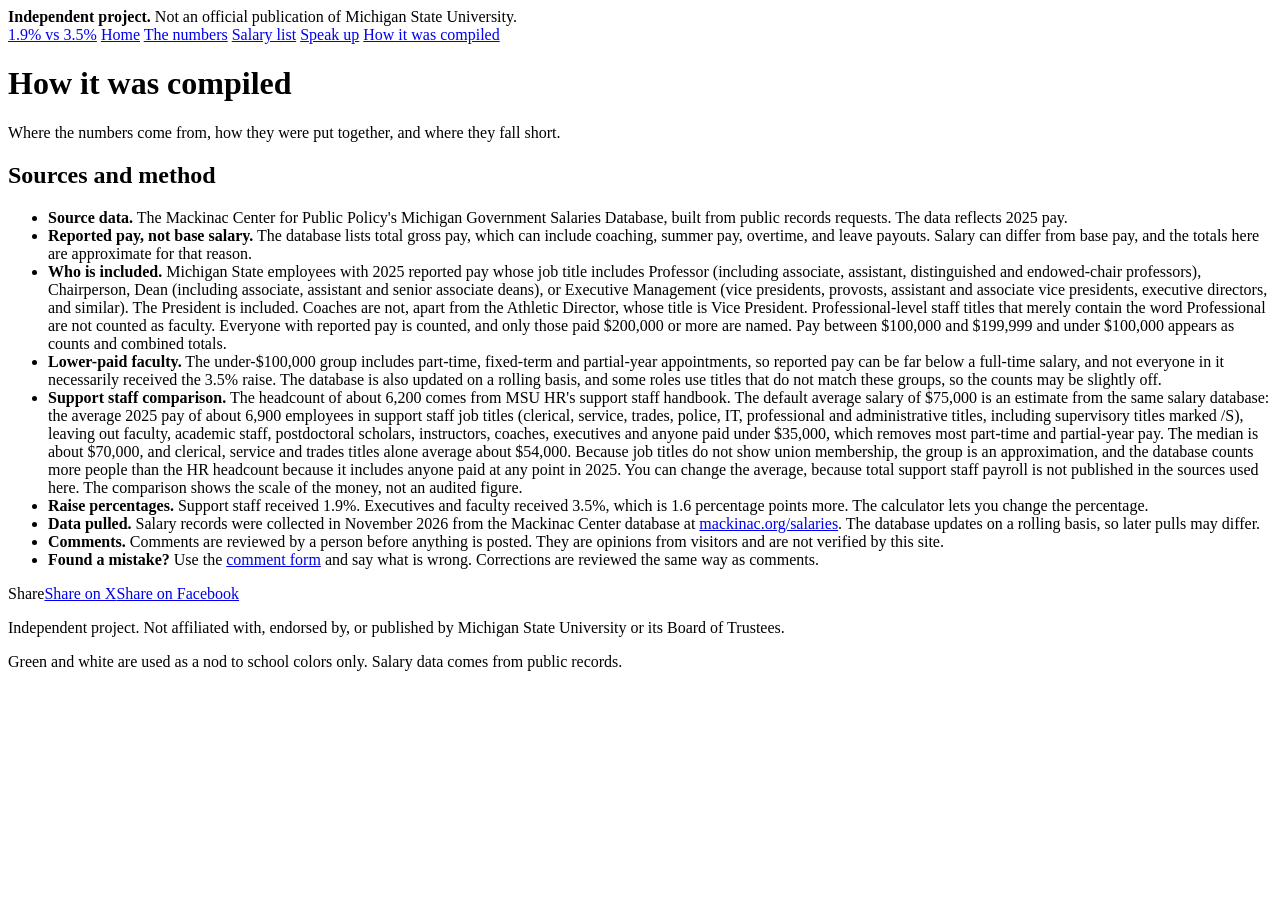
==== method.html @ 8581d36d "Add files via upload" ====
<!doctype html>
<html lang="en">
<head>
<meta charset="utf-8">
<meta name="viewport" content="width=device-width, initial-scale=1">
<title>How It Was Compiled: MSU Raises</title>
<meta name="description" content="Sources, method and limits of the data behind the MSU raise comparison.">
<meta property="og:type" content="website">
<meta property="og:title" content="How It Was Compiled: MSU Raises">
<meta property="og:description" content="Sources, method and limits of the data behind the MSU raise comparison.">
<meta name="twitter:card" content="summary_large_image">
<meta name="twitter:title" content="How It Was Compiled: MSU Raises">
<meta name="twitter:description" content="Sources, method and limits of the data behind the MSU raise comparison.">
<link rel="canonical" href="https://msu.unfml.com/method.html">
<meta property="og:url" content="https://msu.unfml.com/method.html">
<meta property="og:site_name" content="1.9% vs 3.5%">
<meta property="og:image" content="https://msu.unfml.com/assets/og-image.png">
<meta property="og:image:width" content="1200">
<meta property="og:image:height" content="630">
<meta property="og:image:alt" content="1.9% vs 3.5%: twice the people, about half the raise money">
<meta name="twitter:image" content="https://msu.unfml.com/assets/og-image.png">
<link rel="stylesheet" href="assets/style.css">
</head>
<body>

<div class="banner"><div class="wrap">
  <strong>Independent project.</strong>
  <span>Not an official publication of Michigan State University.</span>
</div></div>

<nav class="nav" aria-label="Site"><div class="wrap">
    <a class="brand" href="index.html">1.9% vs 3.5%</a>
    <a class="l" href="index.html">Home</a>
    <a class="l" href="numbers.html">The numbers</a>
    <a class="l" href="salaries.html">Salary list</a>
    <a class="l" href="voices.html">Speak up</a>
    <a class="l" href="method.html" aria-current="page">How it was compiled</a>
  </div></nav>

<header class="pagehead"><div class="wrap">
  <h1>How it was compiled</h1>
  <p>Where the numbers come from, how they were put together, and where they fall short.</p>
</div></header>

<section class="method" aria-labelledby="mH">
  <div class="wrap">
    <h2 id="mH">Sources and method</h2>
    <ul>
      <li><strong>Source data.</strong> The Mackinac Center for Public Policy's Michigan Government Salaries Database, built from public records requests. The data reflects 2025 pay.</li>
      <li><strong>Reported pay, not base salary.</strong> The database lists total gross pay, which can include coaching, summer pay, overtime, and leave payouts. Salary can differ from base pay, and the totals here are approximate for that reason.</li>
      <li><strong>Who is included.</strong> Michigan State employees with 2025 reported pay whose job title includes Professor (including associate, assistant, distinguished and endowed-chair professors), Chairperson, Dean (including associate, assistant and senior associate deans), or Executive Management (vice presidents, provosts, assistant and associate vice presidents, executive directors, and similar). The President is included. Coaches are not, apart from the Athletic Director, whose title is Vice President. Professional-level staff titles that merely contain the word Professional are not counted as faculty. Everyone with reported pay is counted, and only those paid $200,000 or more are named. Pay between $100,000 and $199,999 and under $100,000 appears as counts and combined totals.</li>
      <li><strong>Lower-paid faculty.</strong> The under-$100,000 group includes part-time, fixed-term and partial-year appointments, so reported pay can be far below a full-time salary, and not everyone in it necessarily received the 3.5% raise. The database is also updated on a rolling basis, and some roles use titles that do not match these groups, so the counts may be slightly off.</li>
      <li><strong>Support staff comparison.</strong> The headcount of about 6,200 comes from MSU HR's support staff handbook. The default average salary of $75,000 is an estimate from the same salary database: the average 2025 pay of about 6,900 employees in support staff job titles (clerical, service, trades, police, IT, professional and administrative titles, including supervisory titles marked /S), leaving out faculty, academic staff, postdoctoral scholars, instructors, coaches, executives and anyone paid under $35,000, which removes most part-time and partial-year pay. The median is about $70,000, and clerical, service and trades titles alone average about $54,000. Because job titles do not show union membership, the group is an approximation, and the database counts more people than the HR headcount because it includes anyone paid at any point in 2025. You can change the average, because total support staff payroll is not published in the sources used here. The comparison shows the scale of the money, not an audited figure.</li>
      <li><strong>Raise percentages.</strong> Support staff received 1.9%. Executives and faculty received 3.5%, which is 1.6 percentage points more. The calculator lets you change the percentage.</li>
    
      <li><strong>Data pulled.</strong> Salary records were collected in November 2026 from the Mackinac Center database at <a href="https://www.mackinac.org/salaries" rel="noopener noreferrer">mackinac.org/salaries</a>. The database updates on a rolling basis, so later pulls may differ.</li>
      <li><strong>Comments.</strong> Comments are reviewed by a person before anything is posted. They are opinions from visitors and are not verified by this site.</li>
      <li><strong>Found a mistake?</strong> Use the <a href="voices.html">comment form</a> and say what is wrong. Corrections are reviewed the same way as comments.</li>
    </ul>
  </div>
</section>

<footer>
  <div class="wrap">
    <div class="share" role="group" aria-label="Share this page"><span class="lbl">Share</span><a class="shx" href="https://x.com/intent/post" target="_blank" rel="noopener noreferrer">Share on X</a><a class="shfb" href="https://www.facebook.com/sharer/sharer.php" target="_blank" rel="noopener noreferrer">Share on Facebook</a></div>
    <p>Independent project. Not affiliated with, endorsed by, or published by Michigan State University or its Board of Trustees.</p>
    <p>Green and white are used as a nod to school colors only. Salary data comes from public records.</p>
  </div>
</footer>

<script src="assets/share.js"></script>
</body>
</html>
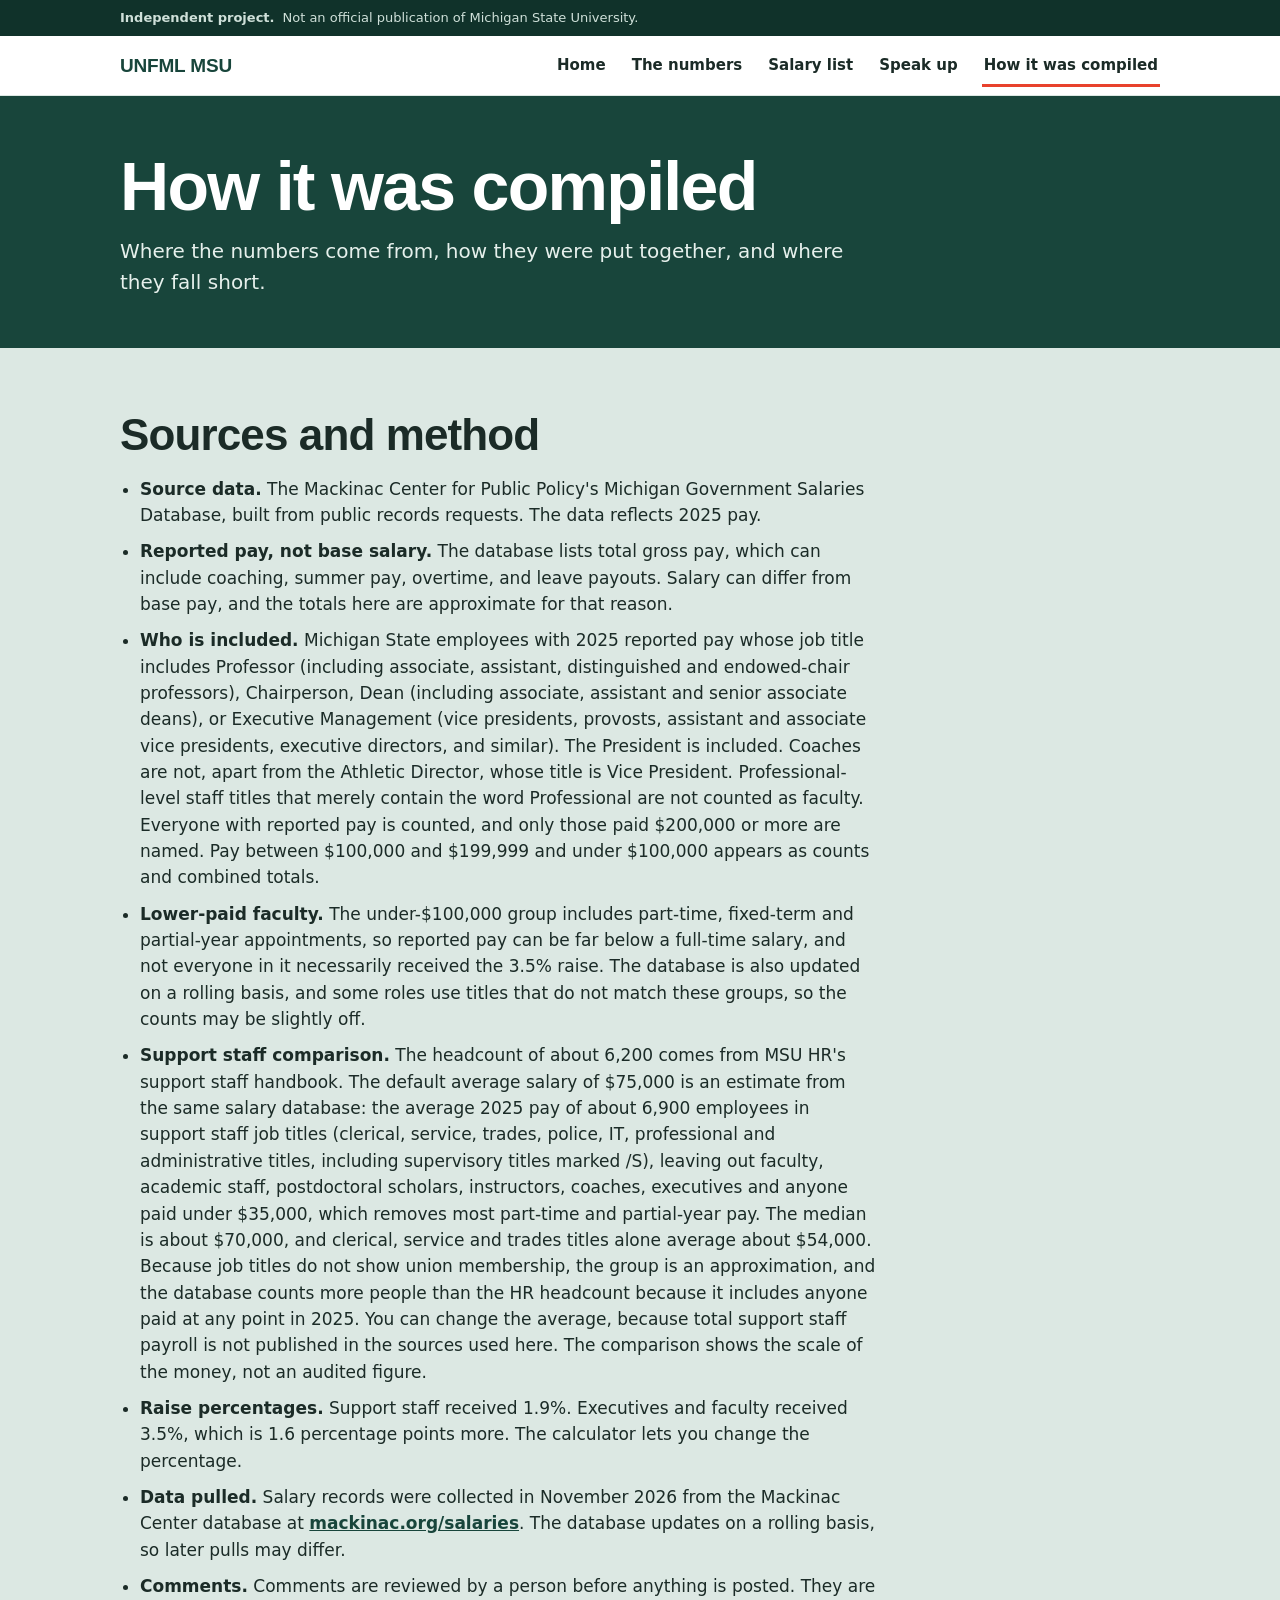
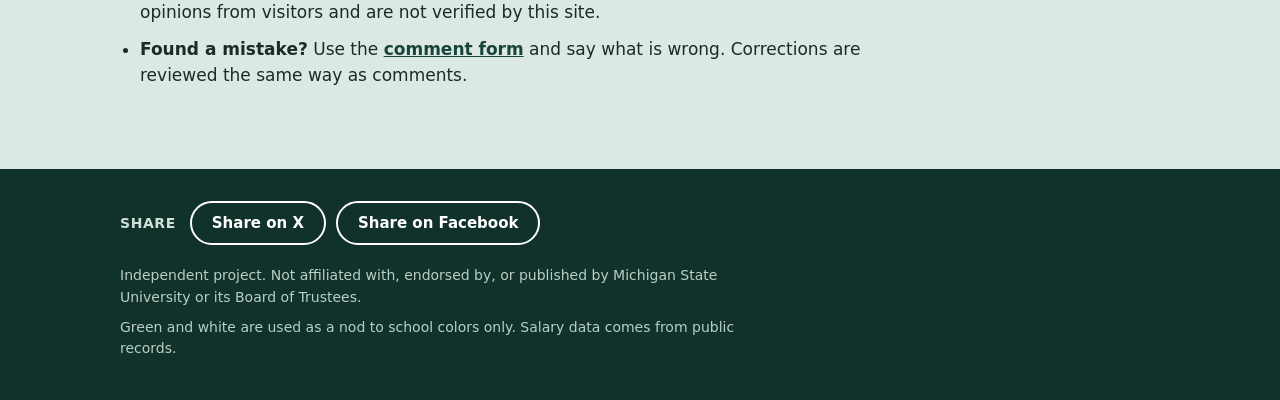
==== commit 20203548: "Update brand link text in method.html" ====
--- a/method.html
+++ b/method.html
@@ -29,7 +29,7 @@
 </div></div>
 
 <nav class="nav" aria-label="Site"><div class="wrap">
-    <a class="brand" href="index.html">1.9% vs 3.5%</a>
+    <a class="brand" href="index.html">UNFML MSU</a>
     <a class="l" href="index.html">Home</a>
     <a class="l" href="numbers.html">The numbers</a>
     <a class="l" href="salaries.html">Salary list</a>
--- a/assets/style.css
+++ b/assets/style.css
@@ -0,0 +1,200 @@
+:root{
+  --green:#18453B;
+  --green-deep:#10322A;
+  --mint:#DCE8E3;
+  --paper:#FFFFFF;
+  --text:#1B2B27;
+  --muted:#4F625C;
+  --signal:#E8412C;
+  --maxw:1080px;
+}
+*{box-sizing:border-box}
+html{scroll-behavior:smooth}
+body{margin:0;font-family:system-ui,-apple-system,"Segoe UI",Roboto,"Helvetica Neue",Arial,sans-serif;color:var(--text);background:var(--paper);line-height:1.55;font-size:17px}
+:focus-visible{outline:3px solid var(--signal);outline-offset:3px}
+.wrap{max-width:var(--maxw);margin:0 auto;padding:0 20px}
+
+.banner{background:var(--green-deep);color:#cfe0d9;font-size:13px;padding:8px 0}
+.banner .wrap{display:flex;gap:8px;flex-wrap:wrap}
+
+.hero{background:var(--green);color:#fff;padding:72px 0 80px}
+.hero{--hot:#B9C0BD}
+.hero h1.stmt{font-size:clamp(44px,9.4vw,118px);line-height:.92;margin:0 0 34px}
+.stmt .l1{display:block;color:#cfe0d9}
+.stmt .l1 s{text-decoration:none;position:relative;color:#fff}
+.stmt .l1 s:after{content:"";position:absolute;left:-2%;right:-2%;top:52%;height:.09em;background:var(--hot);transform:rotate(-2deg)}
+.stmt .l2{display:block;color:#fff}
+.stmt .l2 b{color:var(--hot);font-weight:900}
+.scale .example{display:grid;grid-template-columns:1fr 1fr;gap:16px;margin:26px 0 30px}
+.scale .ex{border:1px solid rgba(255,255,255,.28);border-radius:6px;padding:16px 18px;display:flex;flex-direction:column;gap:6px;background:rgba(255,255,255,.04)}
+.scale .ex.hot{border-color:#FF6A4D;background:rgba(255,106,77,.10)}
+.scale .ex .who{font-size:14px;color:#cfe0d9;font-weight:600}
+.scale .ex .math{font-size:clamp(16px,2vw,20px);color:#fff}
+.scale .ex .math b{font-weight:900}
+.scale .ex .new{font-size:14px;color:#b7cdc4}
+@media(max-width:700px){.scale .example{grid-template-columns:1fr}}
+.race{margin:0 0 34px;max-width:1040px}
+.race .rc-row{display:flex;align-items:center;gap:14px;margin-bottom:10px}
+.race .rc-who{flex:0 0 clamp(92px,16vw,170px);font:600 clamp(13px,1.5vw,17px)/1.15 system-ui,-apple-system,"Segoe UI",Roboto,Arial,sans-serif;color:#e6f0ec}
+.race .rc-track{flex:1}
+.race .rc-bar{height:clamp(40px,6vw,64px);display:flex;align-items:center;justify-content:flex-end;padding-right:14px;font:900 clamp(20px,3.2vw,34px)/1 "Helvetica Neue","Arial Black",Arial,sans-serif;letter-spacing:-.02em;border-radius:3px;transform-origin:left;animation:grow 1.1s cubic-bezier(.2,.8,.2,1) both}
+.race .rc-a .rc-bar{width:54.29%;background:#fff;color:var(--green)}
+.race .rc-b .rc-bar{width:100%;background:var(--hot);color:#12332b;animation-delay:.25s}
+.race .note{font-size:13px;color:#a9c4ba;margin:6px 0 0 calc(clamp(92px,16vw,170px) + 14px)}
+@keyframes grow{from{transform:scaleX(0)}to{transform:scaleX(1)}}
+@media(prefers-reduced-motion:reduce){.race .rc-bar{animation:none}}
+.hero h1{font-family:"Helvetica Neue","Arial Black",Arial,system-ui,sans-serif;font-weight:900;font-size:clamp(40px,8.2vw,96px);line-height:.98;letter-spacing:-.025em;margin:0 0 28px;max-width:none}
+.hero p{font-size:clamp(18px,2.2vw,22px);max-width:48ch;margin:0 0 14px;color:#e6f0ec}
+.hero .cost{color:#fff;box-shadow:inset 0 -.32em 0 var(--signal)}
+.hero .scenario{font-size:14px;color:#a9c4ba;max-width:64ch;margin-top:28px}
+
+section{padding:64px 0}
+h2{font-family:"Helvetica Neue","Arial Black",Arial,system-ui,sans-serif;font-weight:800;font-size:clamp(28px,4.4vw,44px);line-height:1.05;letter-spacing:-.02em;margin:0 0 14px;max-width:22ch}
+.lede{color:var(--muted);max-width:62ch;margin:0 0 32px}
+
+/* groups */
+.groups{display:grid;grid-template-columns:repeat(4,1fr);gap:20px}
+.group{border-top:4px solid var(--green);padding-top:14px}
+.group b{font-family:"Helvetica Neue","Arial Black",Arial,system-ui,sans-serif;font-weight:800;font-size:clamp(28px,4vw,40px);display:block;line-height:1.05}
+.group .n{font-weight:600;margin:4px 0 2px}
+.group span{font-size:15px;color:var(--muted);display:block}
+
+/* scale comparison */
+.scale{background:var(--green);color:#fff}
+.scale h2{max-width:24ch}
+.scale .lede{color:#cfe0d9}
+.cmp{display:grid;gap:22px;margin:28px 0}
+.cmp-row .head{display:flex;justify-content:space-between;gap:12px;flex-wrap:wrap;margin-bottom:8px}
+.cmp-row .head b{font-weight:600;font-size:18px}
+.cmp-row .head span{color:#cfe0d9;font-size:15px}
+.cmp-track{background:rgba(255,255,255,.14);border-radius:4px;height:46px;overflow:hidden}
+.cmp-bar{height:100%;display:flex;align-items:center;padding:0 14px;font-family:"Helvetica Neue","Arial Black",Arial,system-ui,sans-serif;font-weight:800;font-size:20px;white-space:nowrap;border-radius:4px;transition:width .9s cubic-bezier(.2,.7,.2,1)}
+.cmp-bar.s{background:#fff;color:var(--green-deep)}
+.cmp-bar.x{background:var(--signal);color:#fff}
+.verdict{display:grid;grid-template-columns:repeat(3,1fr);gap:20px;margin-top:8px}
+.verdict .v{border-top:3px solid #fff;padding-top:12px}
+.verdict .v b{font-family:"Helvetica Neue","Arial Black",Arial,system-ui,sans-serif;font-weight:800;font-size:clamp(28px,4.4vw,44px);display:block;line-height:1.05}
+.verdict .v span{font-size:15px;color:#cfe0d9}
+.scale-inputs{display:grid;grid-template-columns:1fr 1fr;gap:20px;margin-top:36px;max-width:640px}
+.scale-inputs label{color:#fff}
+.scale-inputs .hint{color:#a9c4ba}
+.scale .inputrow{border-color:#fff}
+
+/* calculator */
+.calc{background:var(--mint)}
+.calc-grid{display:grid;grid-template-columns:1fr 1fr;gap:32px;align-items:start}
+.fields{display:grid;gap:18px}
+label{display:block;font-weight:600;font-size:15px;margin-bottom:6px}
+.inputrow{display:flex;align-items:center;background:#fff;border:2px solid var(--green);border-radius:6px;padding:0 12px}
+.inputrow span{color:var(--muted);font-weight:600}
+input[type=number]{font:inherit;font-size:22px;font-weight:600;border:0;outline:0;padding:10px 6px;width:100%;background:transparent;color:var(--text)}
+.inputrow:focus-within{outline:3px solid var(--signal);outline-offset:2px}
+.hint{font-size:13px;color:var(--muted);margin-top:6px}
+.results{display:grid;gap:14px}
+.result{background:var(--green);color:#fff;border-radius:6px;padding:18px 20px}
+.result b{font-family:"Helvetica Neue","Arial Black",Arial,system-ui,sans-serif;font-weight:800;font-size:clamp(28px,5vw,40px);display:block;line-height:1.05;letter-spacing:-.01em}
+.result span{font-size:15px;color:#d5e5de}
+.result.alt{background:#fff;color:var(--text);border:2px solid var(--green)}
+.result.alt span{color:var(--muted)}
+
+/* ladder */
+.tools{display:flex;gap:16px;align-items:end;flex-wrap:wrap;margin-bottom:12px}
+.tools .search{flex:1;min-width:220px}
+.tools input[type=search]{font:inherit;width:100%;padding:11px 12px;border:2px solid var(--green);border-radius:6px}
+.chips{display:flex;gap:8px;flex-wrap:wrap;margin-bottom:16px}
+.chip{font:inherit;font-weight:600;font-size:15px;border:2px solid var(--green);background:#fff;color:var(--green);border-radius:999px;padding:7px 16px;cursor:pointer}
+.chip[aria-pressed="true"]{background:var(--green);color:#fff}
+.count{font-size:14px;color:var(--muted);margin-bottom:12px}
+.ladder{list-style:none;margin:0;padding:0}
+.row{display:grid;grid-template-columns:minmax(150px,240px) 1fr 110px;gap:16px;align-items:center;padding:10px 0;border-top:1px solid #d3e0da}
+.row:last-child{border-bottom:1px solid #d3e0da}
+.who b{display:block;font-weight:600;line-height:1.25}
+.who small{color:var(--muted);font-size:13px;line-height:1.3;display:block}
+.track{background:#edf3f0;height:22px;border-radius:3px;overflow:hidden}
+.bar{height:100%;background:var(--green);width:0;border-radius:3px;transition:width .9s cubic-bezier(.2,.7,.2,1)}
+.row.top .bar{background:var(--signal)}
+.amt{text-align:right;font-weight:600;font-variant-numeric:tabular-nums}
+.empty{padding:24px 0;color:var(--muted)}
+
+.method{background:var(--mint)}
+.method ul{padding-left:20px;max-width:70ch}
+.method li{margin-bottom:10px}
+.share{display:flex;flex-wrap:wrap;align-items:center;gap:10px;margin:26px 0 0}
+.share .lbl{font-size:14px;font-weight:700;letter-spacing:.04em;text-transform:uppercase;color:#cfe0d9;margin-right:4px}
+.share a{display:inline-flex;align-items:center;min-height:44px;padding:0 20px;border-radius:999px;border:2px solid #fff;background:#fff;color:var(--green-deep);font:700 15px/1 system-ui,-apple-system,"Segoe UI",Roboto,Arial,sans-serif;text-decoration:none}
+.share a:hover,.share a:focus-visible{background:transparent;color:#fff;outline:2px solid #fff;outline-offset:2px}
+footer .share{margin:0 0 20px}
+footer .share a{background:transparent;color:#fff}
+footer .share a:hover,footer .share a:focus-visible{background:#fff;color:var(--green-deep)}
+footer{background:var(--green-deep);color:#b9cfc6;font-size:14px;padding:32px 0}
+footer p{max-width:70ch;margin:0 0 8px}
+
+@media(max-width:760px){
+  .calc-grid{grid-template-columns:1fr}
+  .groups{grid-template-columns:1fr}
+  .verdict,.scale-inputs{grid-template-columns:1fr}
+  .cmp-bar{font-size:16px}
+  .row{grid-template-columns:1fr auto;grid-template-areas:"who amt" "track track";gap:8px 12px}
+  .who{grid-area:who}.amt{grid-area:amt}.track{grid-area:track}
+  .hero{padding:48px 0 56px}
+  section{padding:48px 0}
+}
+@media(prefers-reduced-motion:reduce){html{scroll-behavior:auto}.bar{transition:none}}
+
+/* ---- site navigation ---- */
+.nav{background:#fff;border-bottom:1px solid var(--mint);position:sticky;top:0;z-index:20}
+.nav .wrap{display:flex;align-items:center;flex-wrap:wrap;gap:2px 22px;padding-top:8px;padding-bottom:8px}
+.nav .brand{font-family:"Helvetica Neue","Arial Black",Arial,system-ui,sans-serif;font-weight:900;letter-spacing:-.01em;color:var(--green);text-decoration:none;font-size:19px;margin-right:auto;padding:6px 0}
+.nav a.l{color:var(--text);text-decoration:none;font-weight:600;font-size:15px;padding:10px 2px 7px;border-bottom:3px solid transparent}
+.nav a.l:hover{border-bottom-color:var(--green)}
+.nav a.l[aria-current="page"]{border-bottom-color:var(--signal)}
+@media(max-width:700px){.nav .brand{flex:0 0 100%}.nav .wrap{gap:0 16px}.nav a.l{font-size:14px}}
+
+/* ---- inner page header ---- */
+.pagehead{background:var(--green);color:#fff;padding:56px 0 50px}
+.pagehead h1{font-family:"Helvetica Neue","Arial Black",Arial,system-ui,sans-serif;font-weight:900;font-size:clamp(36px,6.4vw,68px);line-height:1;letter-spacing:-.025em;margin:0 0 16px}
+.pagehead p{max-width:58ch;margin:0;color:#e6f0ec;font-size:clamp(17px,2vw,20px)}
+
+/* ---- home: explore cards ---- */
+.explore .cards{display:grid;grid-template-columns:repeat(auto-fit,minmax(240px,1fr));gap:16px;margin-top:22px}
+.card{display:block;border:2px solid var(--green);border-radius:8px;padding:22px 22px 20px;text-decoration:none;color:var(--text);background:#fff}
+.card b{display:block;font-size:21px;line-height:1.2;color:var(--green);margin-bottom:8px}
+.card span{display:block;color:var(--muted);font-size:16px}
+.card em{display:block;font-style:normal;font-weight:700;color:var(--green);margin-top:14px}
+.card:hover,.card:focus-visible{background:var(--mint)}
+
+/* ---- buttons ---- */
+.btn{display:inline-flex;align-items:center;justify-content:center;min-height:48px;padding:0 26px;border-radius:999px;border:2px solid var(--green);background:var(--green);color:#fff;font:700 16px/1 system-ui,-apple-system,"Segoe UI",Roboto,Arial,sans-serif;cursor:pointer}
+.btn:hover{background:var(--green-deep)}
+.btn[disabled]{opacity:.55;cursor:not-allowed}
+
+/* ---- comments page ---- */
+.cols{display:grid;grid-template-columns:minmax(0,1.05fr) minmax(0,1fr);gap:48px;align-items:start}
+@media(max-width:860px){.cols{grid-template-columns:1fr;gap:40px}}
+.guide{background:var(--mint);border-radius:8px;padding:20px 22px;margin:0 0 22px}
+.guide h3{margin:0 0 8px;font-size:18px}
+.guide ul{margin:0;padding-left:20px}
+.guide li{margin-bottom:6px}
+.cform{margin-top:22px;border:2px solid var(--green);border-radius:8px;padding:22px}
+.cform label{display:block;font-weight:700;margin:0 0 6px}
+.cform textarea,.cform select{width:100%;font:inherit;color:var(--text);background:#fff;border:2px solid #9db3ab;border-radius:6px;padding:12px 14px}
+.cform textarea{min-height:170px;resize:vertical}
+.cform textarea:focus,.cform select:focus{outline:3px solid var(--signal);outline-offset:1px}
+.cform .field{margin-bottom:18px}
+.cform .count{font-size:13px;color:var(--muted);margin-top:4px;text-align:right}
+.cform .captcha{margin:6px 0 18px;min-height:78px}
+.cstatus{margin:14px 0 0;font-weight:600}
+.cstatus.err{color:#B3261E}
+.cstatus.ok{color:var(--green)}
+.comment{border-left:5px solid var(--green);padding:4px 0 4px 18px;margin:0 0 26px}
+.comment p{margin:0 0 6px;white-space:pre-wrap}
+.comment .meta{font-size:14px;color:var(--muted)}
+.hint2{font-size:14px;color:var(--muted);margin:10px 0 0}
+
+/* ---- links inside notes ---- */
+.scenario a,.lede a{color:inherit;text-decoration:underline;font-weight:600}
+.hero .scenario a{color:#fff}
+
+/* ---- method page ---- */
+.method h2{margin-top:0}
+.method a{color:var(--green);font-weight:600}
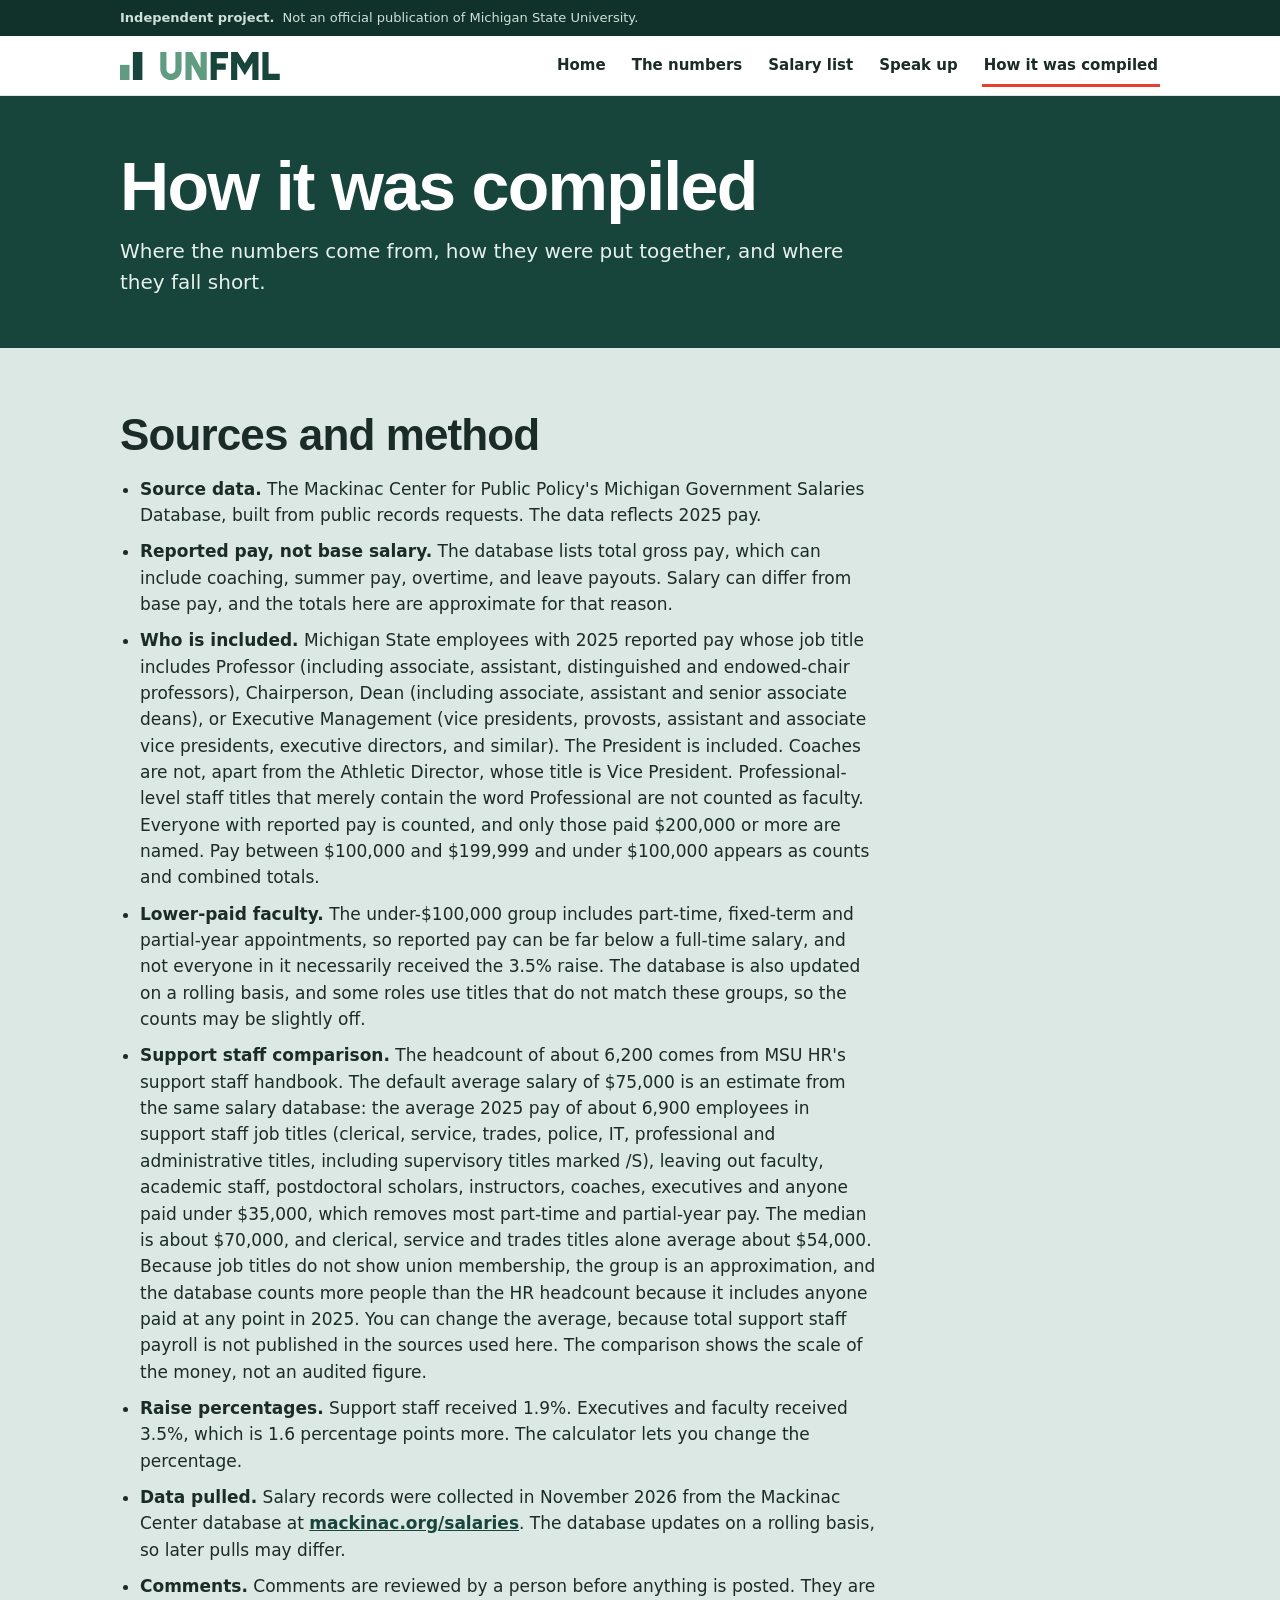
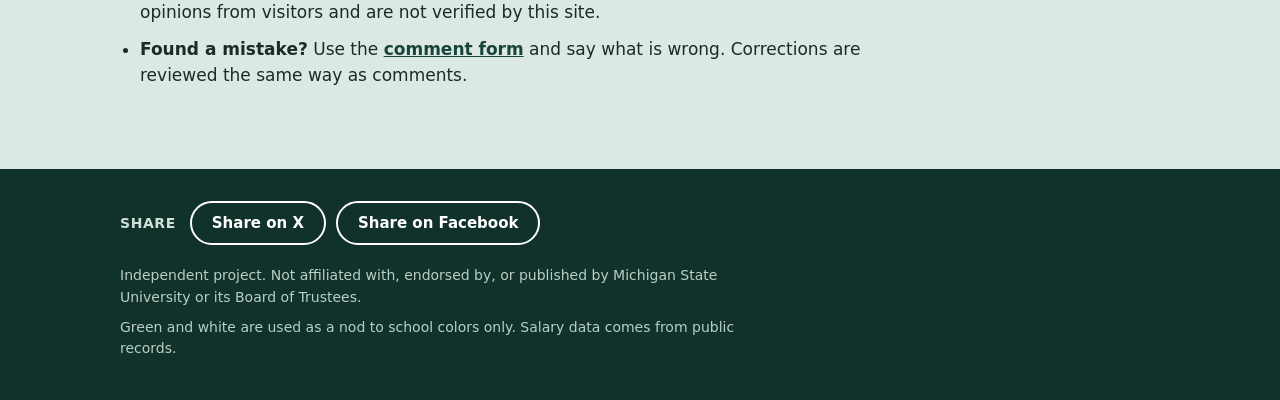
==== commit d90aa9eb: "Add files via upload" ====
--- a/method.html
+++ b/method.html
@@ -19,6 +19,9 @@
 <meta property="og:image:height" content="630">
 <meta property="og:image:alt" content="1.9% vs 3.5%: twice the people, about half the raise money">
 <meta name="twitter:image" content="https://msu.unfml.com/assets/og-image.png">
+<link rel="icon" type="image/svg+xml" href="assets/favicon.svg">
+<link rel="icon" type="image/png" sizes="32x32" href="assets/favicon-32.png">
+<link rel="apple-touch-icon" href="assets/apple-touch-icon.png">
 <link rel="stylesheet" href="assets/style.css">
 </head>
 <body>
@@ -29,7 +32,7 @@
 </div></div>
 
 <nav class="nav" aria-label="Site"><div class="wrap">
-    <a class="brand" href="index.html">UNFML MSU</a>
+    <a class="brand" href="index.html" aria-label="UNFML, home"><img src="assets/unfml-logo.svg" alt="UNFML" width="162" height="28"></a>
     <a class="l" href="index.html">Home</a>
     <a class="l" href="numbers.html">The numbers</a>
     <a class="l" href="salaries.html">Salary list</a>
--- a/assets/style.css
+++ b/assets/style.css
@@ -198,3 +198,5 @@
 /* ---- method page ---- */
 .method h2{margin-top:0}
 .method a{color:var(--green);font-weight:600}
+
+.nav .brand{display:flex;align-items:center;gap:10px}.nav .brand img{display:block;height:28px;width:auto}.nav .brand span{font-weight:900;font-size:19px;color:var(--green);letter-spacing:.02em}@media(max-width:700px){.nav .brand img{height:24px}}
